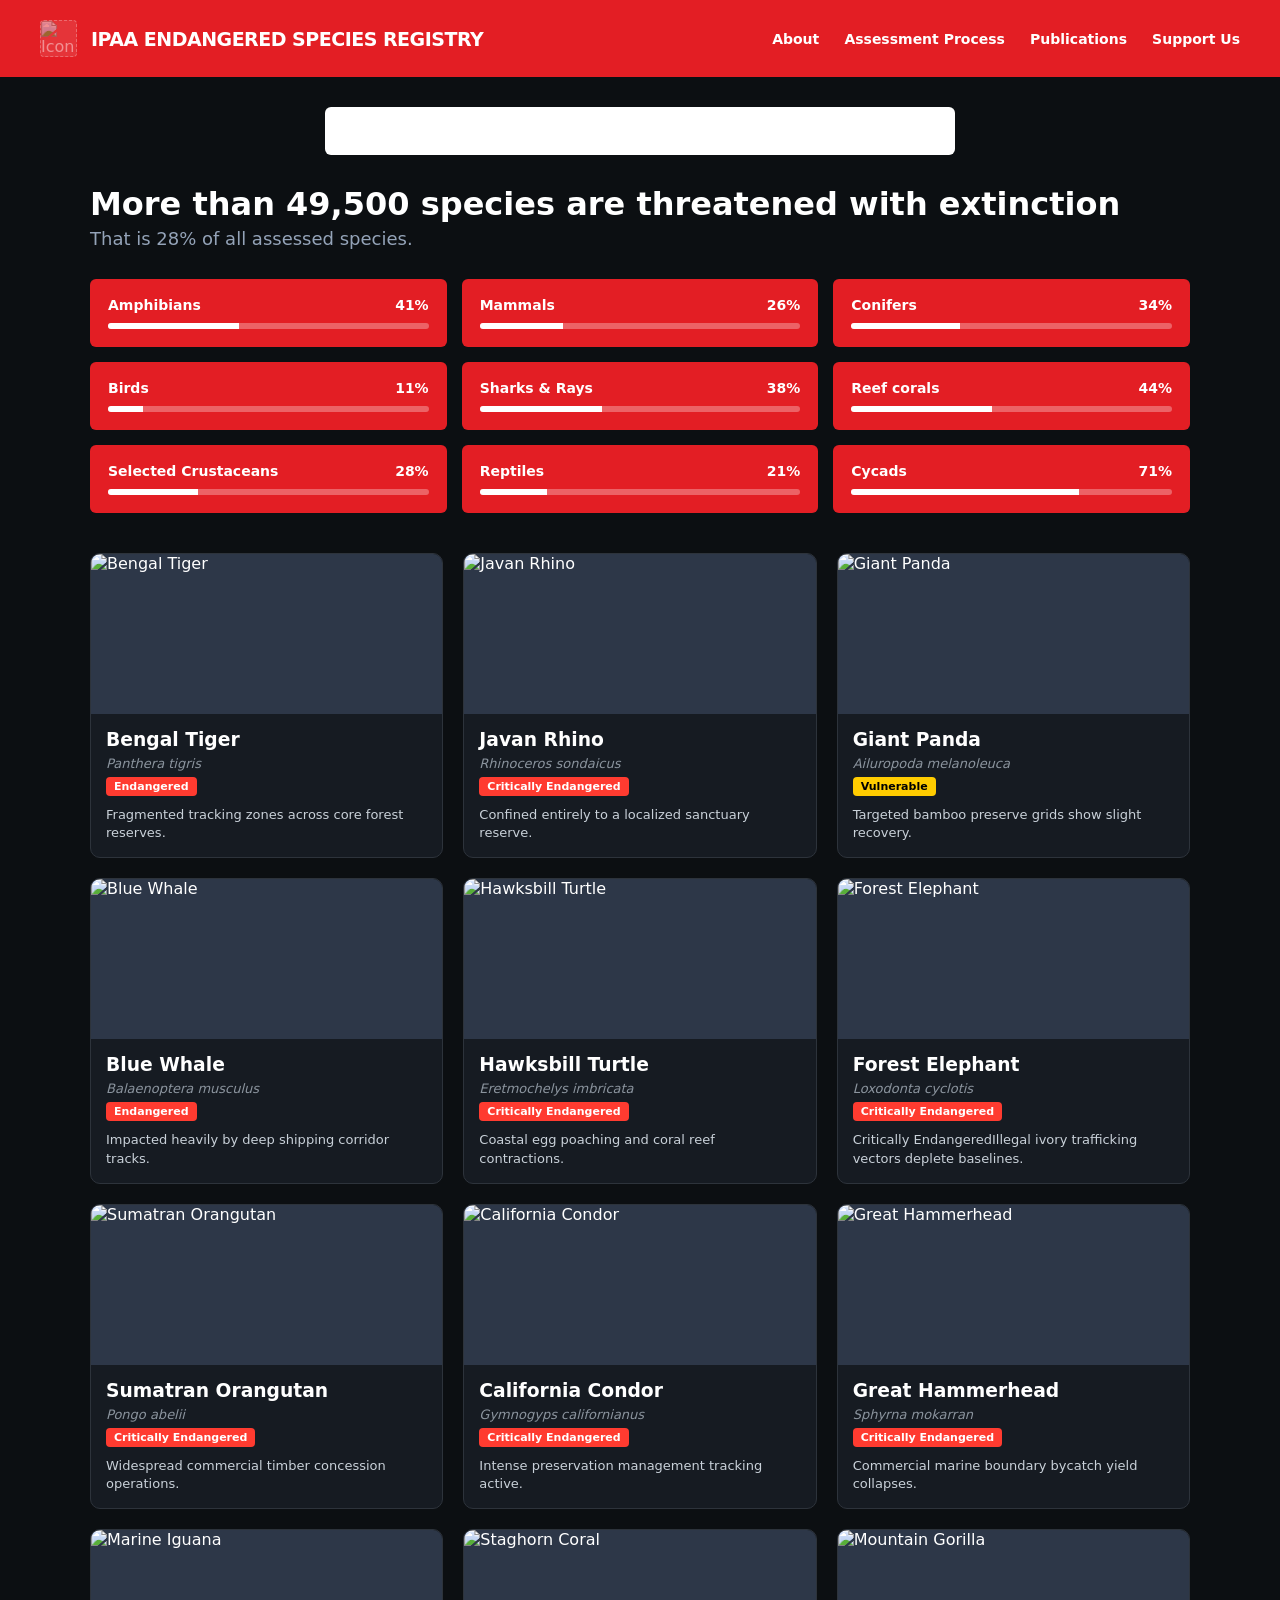
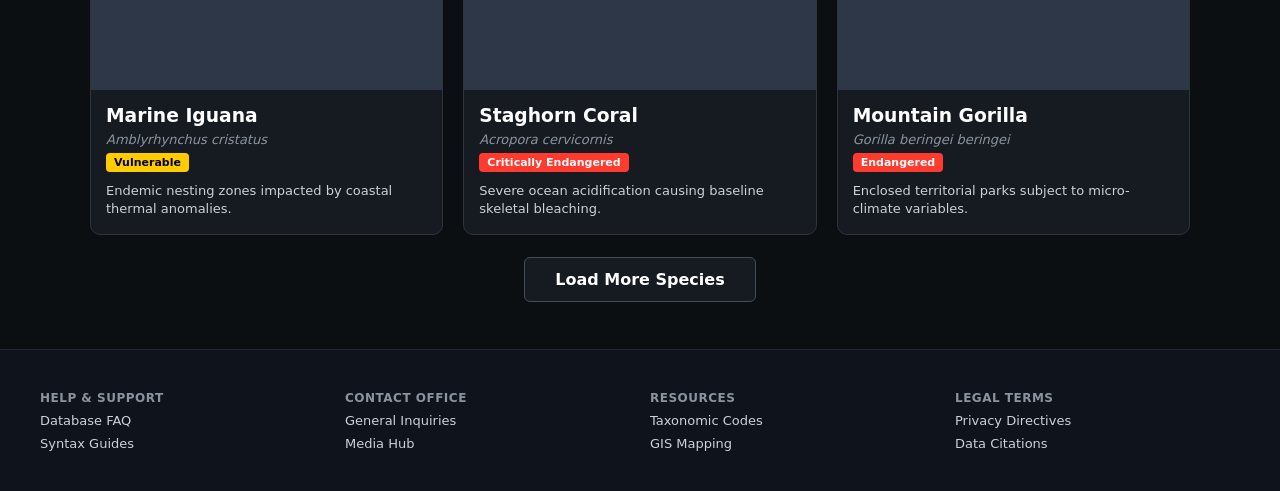
==== iucn.html @ 27bbdca6 "Create iucn.html" ====
<!DOCTYPE html>
<html>
<head>
<meta charset="UTF-8">
<title>IPAA Threat Monitor Console</title>
<style>
    /* Base resets and custom dark background color setup */
    body { margin:0; background:#0c0f12; font-family:system-ui,-apple-system,sans-serif; color:#fff; }
    
    /* 1. SOLID RED BANNER ON TOP WITH TITLE, CUSTOM LOGO & LINKS */
    .banner { background:#e31e24; padding:20px 40px; display:flex; justify-content:space-between; align-items:center; }
    
    /* Brand alignment block combining custom image box and text title strings */
    .brand-block { display:flex; align-items:center; gap:14px; }
    .custom-logo-placeholder { width:35px; height:35px; background:rgba(255,255,255,0.2); border-radius:4px; object-fit:contain; border:1px dashed rgba(255,255,255,0.6); display:block; }
    
    .links a { color:#fff; text-decoration:none; margin-left:20px; font-weight:bold; font-size:14px; }
    
    /* 2. TYPABLE SEARCH BAR */
    .search-zone { padding:30px; display:flex; justify-content:center; }
    .input-box { width:100%; max-width:600px; padding:15px; background:#fff; color:#000; border-radius:6px; outline:none; font-size:15px; }
    
    /* Content wrapper box sizing matrix */
    .content-area { max-width:1100px; margin:0 auto; padding:0 40px 60px 40px; }
    
    /* 3. RED GRID SYSTEM WITH STATS */
    .stats-grid { display:grid; grid-template-columns:repeat(3,1fr); gap:15px; margin:30px 0 5px 0; }
    .stat-card { background:#e31e24; padding:18px; border-radius:6px; }
    .label-row { display:flex; justify-content:space-between; font-weight:bold; font-size:14px; }
    .bar-track { background:rgba(255,255,255,0.3); height:6px; border-radius:3px; margin-top:10px; overflow:hidden; }
    .bar-fill { background:#fff; height:100%; }
    
    /* 4. GRID WITH ANIMAL IMAGE THUMBNAILS & DETAILS (12 ENTRIES) */
    .animal-grid { display:grid; grid-template-columns:repeat(3,1fr); gap:20px; margin-top:40px; }
    .animal-card { background:#161b22; border:1px solid #2d333b; border-radius:10px; overflow:hidden; }
    .img-thumb { width:100%; height:160px; object-fit:cover; display:block; background:#2d3748; }
    
    .details { padding:15px; display:flex; flex-direction:column; gap:6px; }
    .badge { align-self:flex-start; background:#ff3b30; padding:3px 8px; border-radius:4px; font-size:11px; font-weight:bold; color:#fff; }
    .excerpt { font-size:13px; color:#c9d1d9; margin:4px 0 0 0; line-height:1.4; }
    
    /* 5. BOTTOM UTILITY MENU FOOTER */
    .footer { background:#0f141c; border-top:1px solid #21262d; padding:40px; display:grid; grid-template-columns:repeat(4,1fr); gap:20px; font-size:13px; }
    .f-col b { color:#8b949e; text-transform:uppercase; letter-spacing:0.5px; font-size:12px; }
    .f-col a { color:#c9d1d9; text-decoration:none; display:block; margin-top:8px; }
</style>
</head>
<body>

    <!-- 1. Red Banner Layer with Modified Title and Square Logo Anchor -->
    <div class="banner">
        <div class="brand-block">
            <!-- 🖼️ CUSTOM LOGO IMAGE TAG (Looks locally for a file named logo.png) -->
            <img src="logo.png" alt="Icon" class="custom-logo-placeholder" onerror="this.style.opacity='0.5';">
            <div style="font-weight:900; font-size:19px; letter-spacing:-0.5px;">IPAA ENDANGERED SPECIES REGISTRY</div>
        </div>
        <div class="links">
            <a href="#">About</a>
            <a href="#">Assessment Process</a>
            <a href="#">Publications</a>
            <a href="#">Support Us</a>
        </div>
    </div>

    <!-- 2. Typable Search Input Ribbon -->
    <div class="search-zone">
        <div class="input-box" contenteditable="true" placeholder="Names - common, scientific, regions etc..."></div>
    </div>

    <!-- Main Workspace -->
    <div class="content-area">
        <h1 style="font-size:32px; font-weight:800; margin:0 0 5px 0;">More than 49,500 species are threatened with extinction</h1>
        <p style="font-size:18px; color:#94a3b8; margin:0;">That is 28% of all assessed species.</p>

        <!-- 3. Red Stats Data Deck Grid -->
        <div class="stats-grid">
            <div class="stat-card"><div class="label-row"><span>Amphibians</span><span>41%</span></div><div class="bar-track"><div class="bar-fill" style="width:41%"></div></div></div>
            <div class="stat-card"><div class="label-row"><span>Mammals</span><span>26%</span></div><div class="bar-track"><div class="bar-fill" style="width:26%"></div></div></div>
            <div class="stat-card"><div class="label-row"><span>Conifers</span><span>34%</span></div><div class="bar-track"><div class="bar-fill" style="width:34%"></div></div></div>
            <div class="stat-card"><div class="label-row"><span>Birds</span><span>11%</span></div><div class="bar-track"><div class="bar-fill" style="width:11%"></div></div></div>
            <div class="stat-card"><div class="label-row"><span>Sharks & Rays</span><span>38%</span></div><div class="bar-track"><div class="bar-fill" style="width:38%"></div></div></div>
            <div class="stat-card"><div class="label-row"><span>Reef corals</span><span>44%</span></div><div class="bar-track"><div class="bar-fill" style="width:44%"></div></div></div>
            <div class="stat-card"><div class="label-row"><span>Selected Crustaceans</span><span>28%</span></div><div class="bar-track"><div class="bar-fill" style="width:28%"></div></div></div>
            <div class="stat-card"><div class="label-row"><span>Reptiles</span><span>21%</span></div><div class="bar-track"><div class="bar-fill" style="width:21%"></div></div></div>
            <div class="stat-card"><div class="label-row"><span>Cycads</span><span>71%</span></div><div class="bar-track"><div class="bar-fill" style="width:71%"></div></div></div>
        </div>

        <!-- 4. Animal Grid Output Anchor -->
        <div class="animal-grid" id="animalsTargetContainer"></div>

        <!-- Dynamic See More Link Action Trigger -->
        <div style="text-align:center; margin-top:35px;"><a href="#" style="color:#fff; font-weight:bold; text-decoration:none; padding:12px 30px; border:1px solid #444c56; border-radius:6px; background:#161b22;" onclick="alert('End of current data loops.')">Load More Species</a></div>
    </div>

    <!-- 5. Bottom Help & Contact Menu Footer Bar -->
    <div class="footer">
        <div class="f-col"><b>Help & Support</b><a href="#">Database FAQ</a><a href="#">Syntax Guides</a></div>
        <div class="f-col"><b>Contact Office</b><a href="#">General Inquiries</a><a href="#">Media Hub</a></div>
        <div class="f-col"><b>Resources</b><a href="#">Taxonomic Codes</a><a href="#">GIS Mapping</a></div>
        <div class="f-col"><b>Legal Terms</b><a href="#">Privacy Directives</a><a href="#">Data Citations</a></div>
    </div>

    <!-- AUTOMATED DATA CARD BUILD LOOP -->
    <script>
        const dataset = [
            { t: "Bengal Tiger", s: "Panthera tigris", b: "#ff3b30", c: "#fff", st: "Endangered", d: "Fragmented tracking zones across core forest reserves." },
            { t: "Javan Rhino", s: "Rhinoceros sondaicus", b: "#ff3b30", c: "#fff", st: "Critically Endangered", d: "Confined entirely to a localized sanctuary reserve." },
            { t: "Giant Panda", s: "Ailuropoda melanoleuca", b: "#ffcc00", c: "#000", st: "Vulnerable", d: "Targeted bamboo preserve grids show slight recovery." },
            { t: "Blue Whale", s: "Balaenoptera musculus", b: "#ff3b30", c: "#fff", st: "Endangered", d: "Impacted heavily by deep shipping corridor tracks." },
            { t: "Hawksbill Turtle", s: "Eretmochelys imbricata", b: "#ff3b30", c: "#fff", st: "Critically Endangered", d: "Coastal egg poaching and coral reef contractions." },
            { t: "Forest Elephant", s: "Loxodonta cyclotis", b: "#ff3b30", c: "#fff", st: "Critically Endangered", d: "Critically EndangeredIllegal ivory trafficking vectors deplete baselines." },
            { t: "Sumatran Orangutan", s: "Pongo abelii", b: "#ff3b30", c: "#fff", st: "Critically Endangered", d: "Widespread commercial timber concession operations." },
            { t: "California Condor", s: "Gymnogyps californianus", b: "#ff3b30", c: "#fff", st: "Critically Endangered", d: "Intense preservation management tracking active." },
            { t: "Great Hammerhead", s: "Sphyrna mokarran", b: "#ff3b30", c: "#fff", st: "Critically Endangered", d: "Commercial marine boundary bycatch yield collapses." },
            { t: "Marine Iguana", s: "Amblyrhynchus cristatus", b: "#ffcc00", c: "#000", st: "Vulnerable", d: "Endemic nesting zones impacted by coastal thermal anomalies." },
            { t: "Staghorn Coral", s: "Acropora cervicornis", b: "#ff3b30", c: "#fff", st: "Critically Endangered", d: "Severe ocean acidification causing baseline skeletal bleaching." },
            { t: "Mountain Gorilla", s: "Gorilla beringei beringei", b: "#ff3b30", c: "#fff", st: "Endangered", d: "Enclosed territorial parks subject to micro-climate variables." }
        ];

        const container = document.getElementById('animalsTargetContainer');
        dataset.forEach(item => {
            const imageFilename = item.t.toLowerCase().replace(/ /g, "-") + ".jpg";

            container.innerHTML += `
                <div class="animal-card">
                    <img src="${imageFilename}" alt="${item.t}" class="img-thumb">
                    <div class="details">
                        <h3 style="margin:0;">${item.t}</h3>
                        <i style="color:#8b949e;font-size:13px">${item.s}</i>
                        <span class="badge" style="background:${item.b};color:${item.c}">${item.st}</span>
                        <p class="excerpt">${item.d}</p>
                    </div>
                </div>
            `;
        });
    </script>

</body>
</html>
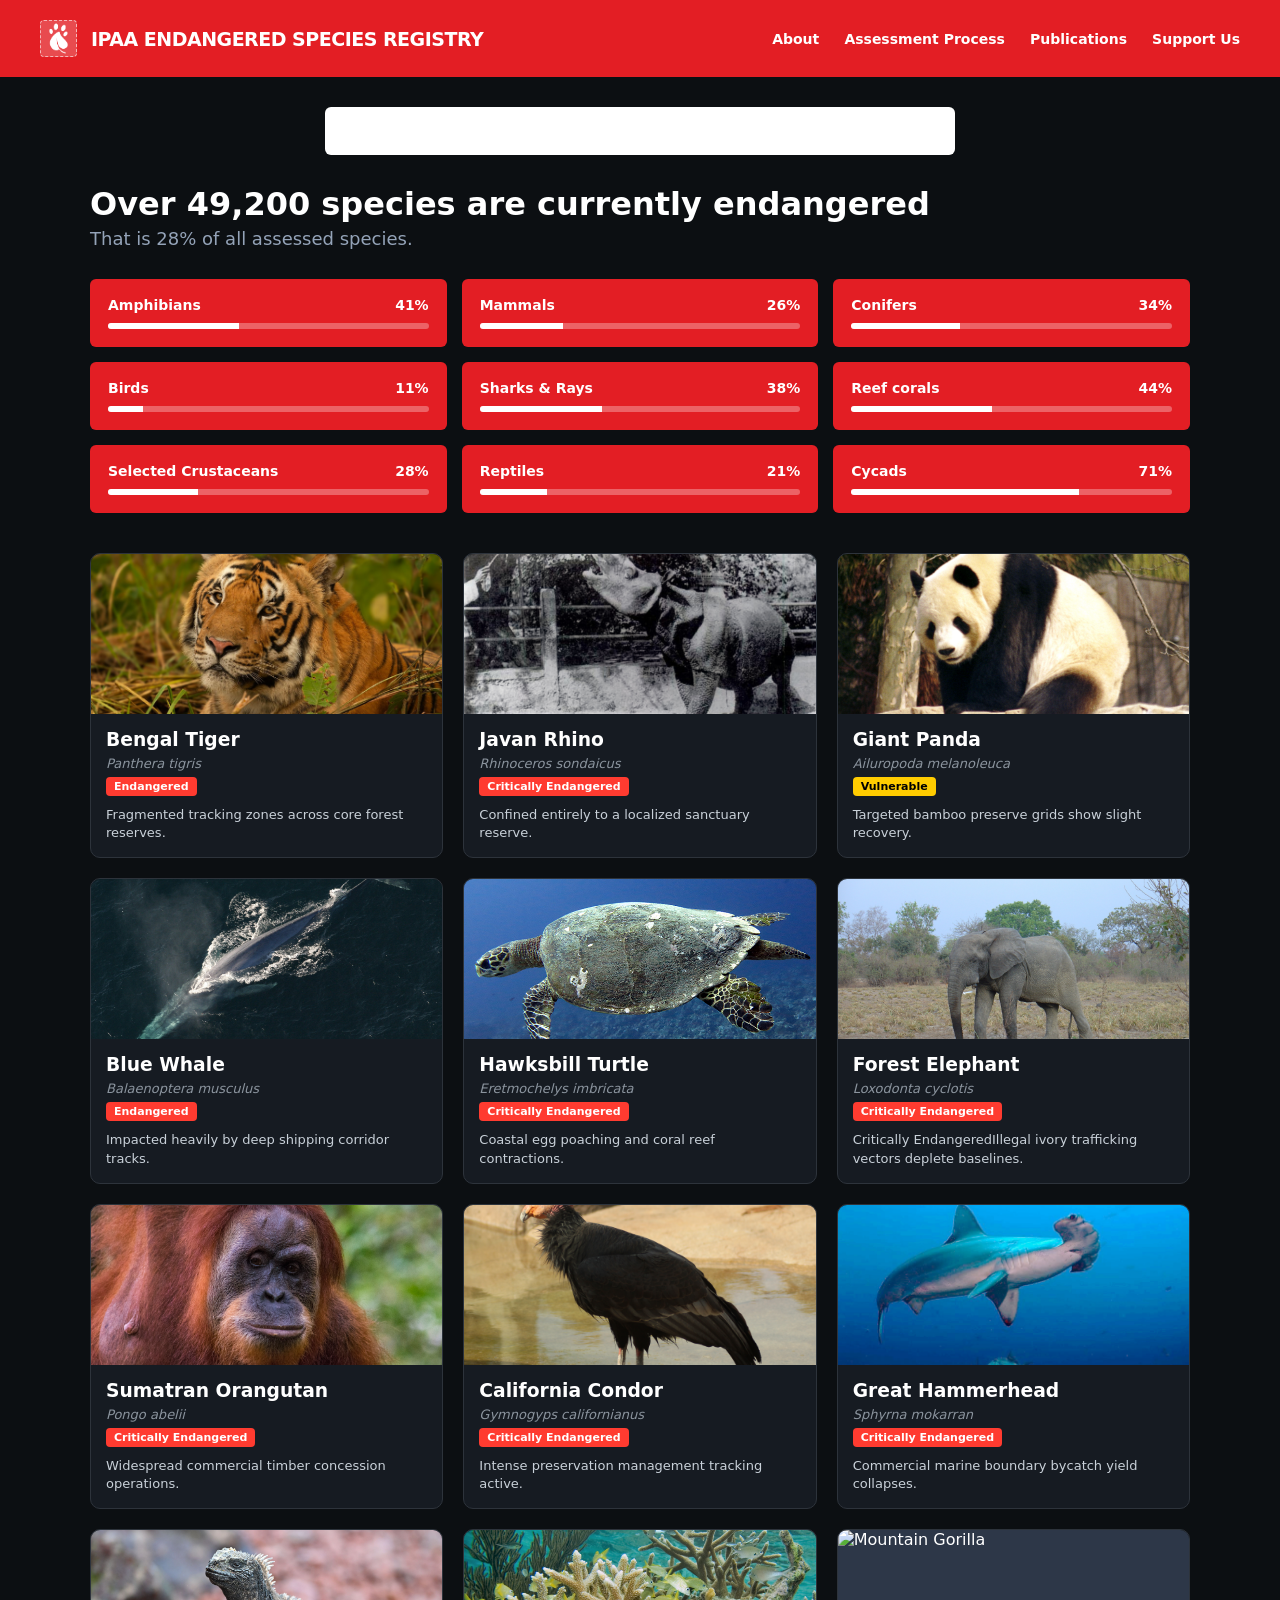
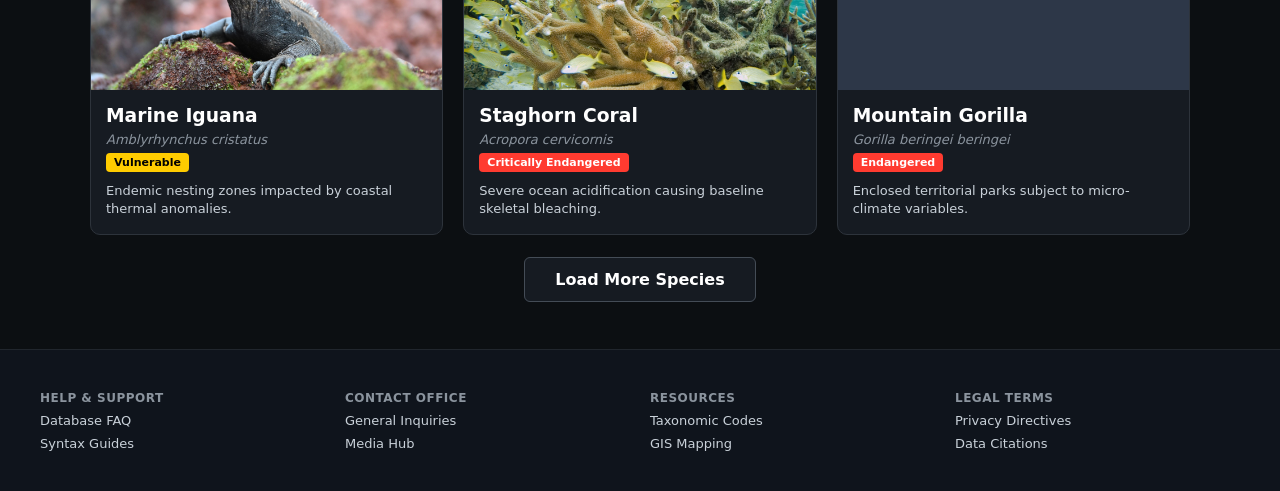
==== commit c6678e1e: "Update iucn.html" ====
--- a/iucn.html
+++ b/iucn.html
@@ -69,7 +69,7 @@
 
     <!-- Main Workspace -->
     <div class="content-area">
-        <h1 style="font-size:32px; font-weight:800; margin:0 0 5px 0;">More than 49,500 species are threatened with extinction</h1>
+        <h1 style="font-size:32px; font-weight:800; margin:0 0 5px 0;">Over 49,200 species are currently endangered</h1>
         <p style="font-size:18px; color:#94a3b8; margin:0;">That is 28% of all assessed species.</p>
 
         <!-- 3. Red Stats Data Deck Grid -->
